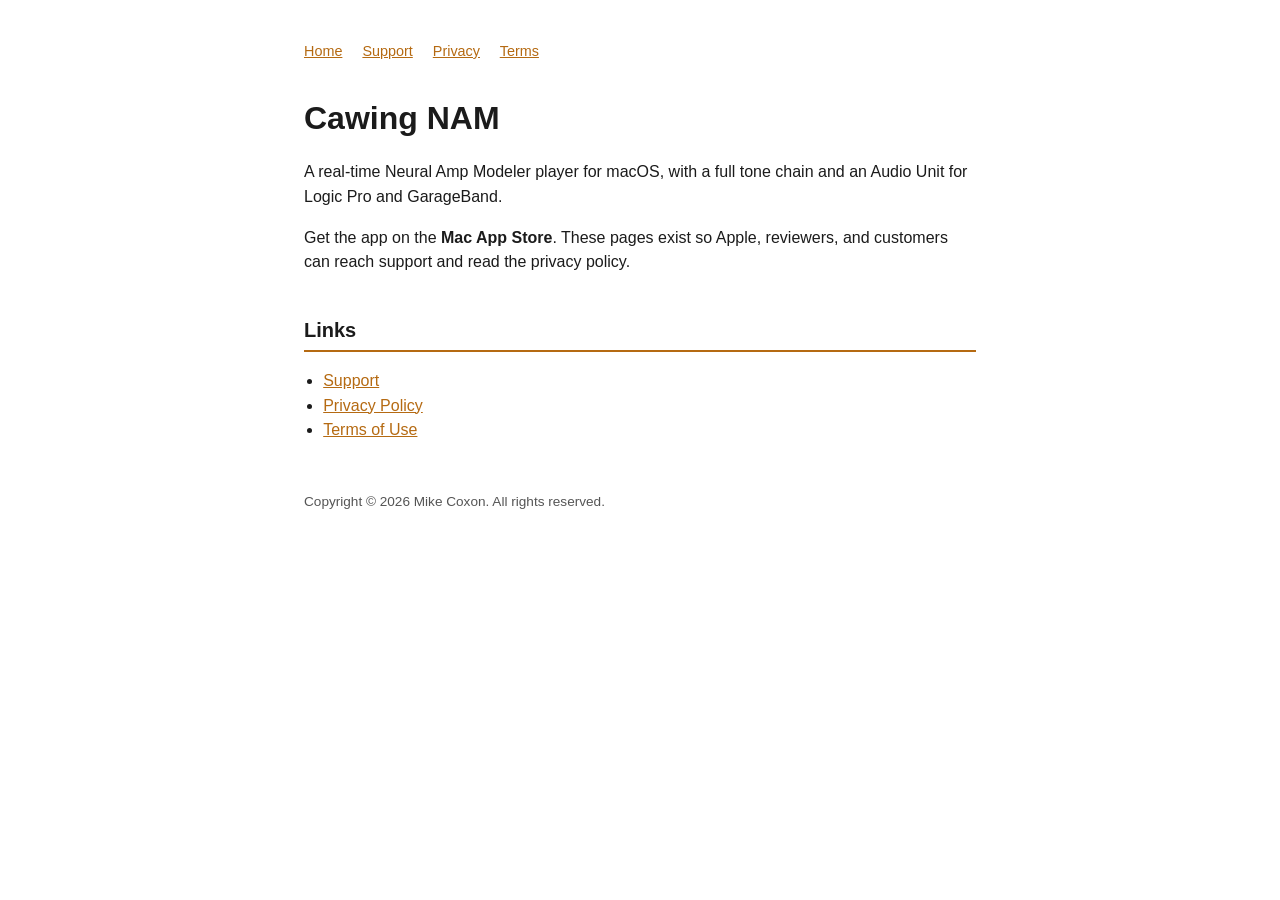
==== index.html @ e5a28803 "Add files via upload" ====
<!DOCTYPE html>
<html lang="en">
<head>
  <meta charset="utf-8">
  <meta name="viewport" content="width=device-width, initial-scale=1">
  <title>Cawing NAM</title>
  <link rel="stylesheet" href="styles.css">
</head>
<body>
  <nav>
    <a href="index.html">Home</a>
    <a href="support.html">Support</a>
    <a href="privacy.html">Privacy</a>
    <a href="terms.html">Terms</a>
  </nav>
  <h1>Cawing NAM</h1>
  <p>A real-time Neural Amp Modeler player for macOS, with a full tone chain and an Audio Unit for Logic Pro and GarageBand.</p>
  <p>Get the app on the <strong>Mac App Store</strong>. These pages exist so Apple, reviewers, and customers can reach support and read the privacy policy.</p>
  <h2>Links</h2>
  <ul>
    <li><a href="support.html">Support</a></li>
    <li><a href="privacy.html">Privacy Policy</a></li>
    <li><a href="terms.html">Terms of Use</a></li>
  </ul>
  <footer>Copyright © 2026 Mike Coxon. All rights reserved.</footer>
</body>
</html>
---- styles.css ----
:root {
  --ink: #1b1b1b;
  --muted: #555;
  --accent: #b56a12;
  --rule: #e4e4e4;
  --bg: #fff;
  --copy-bg: #f6f3ee;
}

html { font-size: 16px; }
body {
  font-family: -apple-system, BlinkMacSystemFont, "Helvetica Neue", Helvetica, Arial, sans-serif;
  color: var(--ink);
  background: var(--bg);
  line-height: 1.55;
  max-width: 42rem;
  margin: 0 auto;
  padding: 2.5rem 1.25rem 4rem;
}
h1 { font-size: 2rem; margin: 0 0 0.4em; }
h2 { font-size: 1.25rem; margin-top: 2em; border-bottom: 2px solid var(--accent); padding-bottom: 0.2em; }
a { color: var(--accent); }
nav { font-size: 0.9rem; margin-bottom: 2rem; color: var(--muted); }
nav a { margin-right: 1rem; }
footer { margin-top: 3rem; font-size: 0.85rem; color: var(--muted); }
ul { padding-left: 1.2rem; }
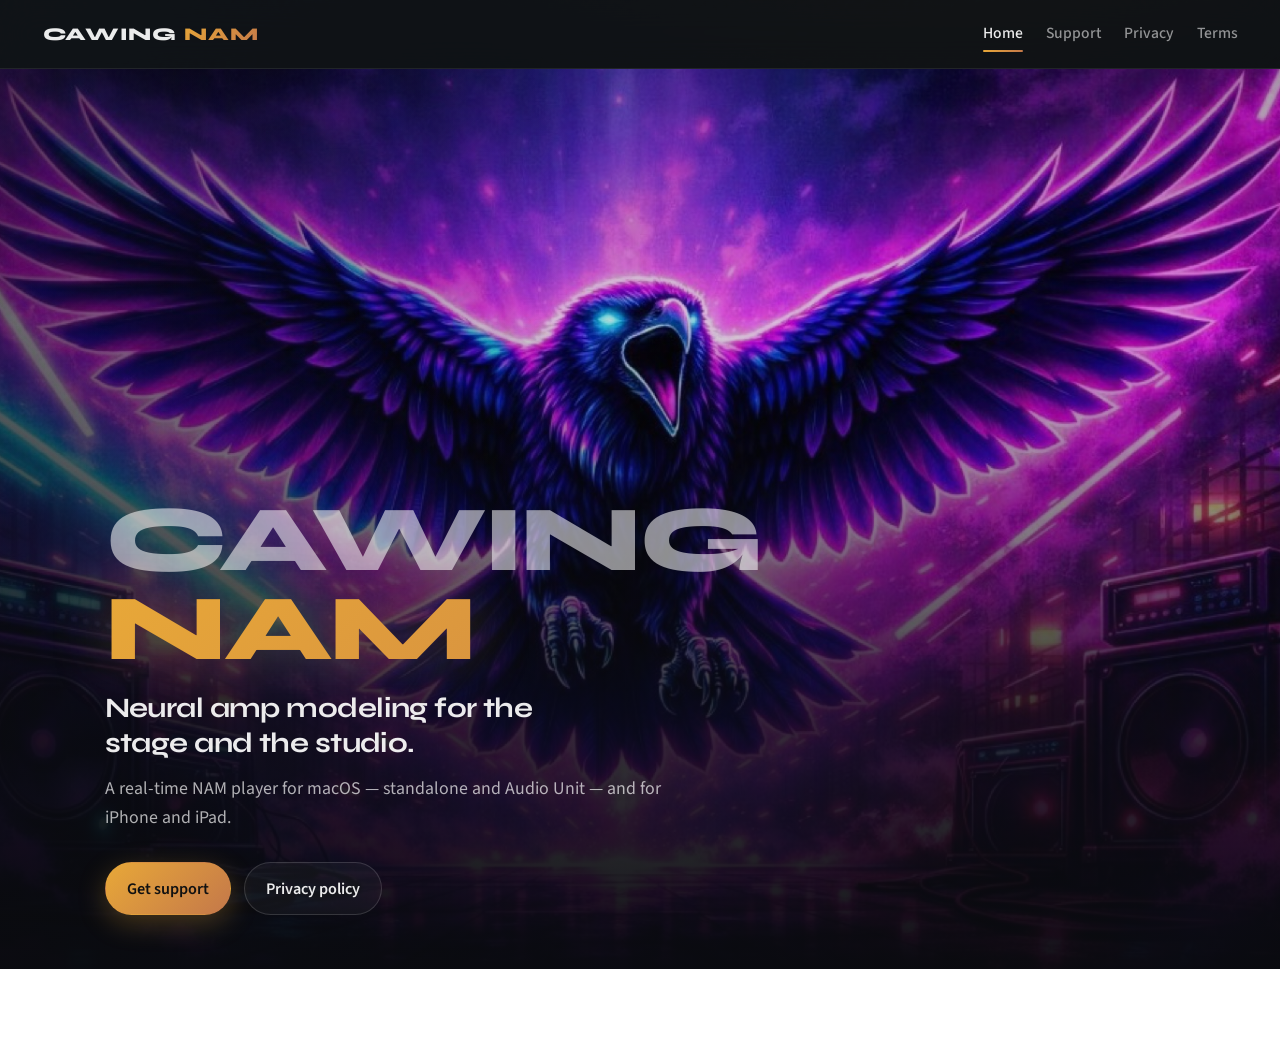
==== commit 4d4657a4: "Add files via upload" ====
--- a/index.html
+++ b/index.html
@@ -3,25 +3,43 @@
 <head>
   <meta charset="utf-8">
   <meta name="viewport" content="width=device-width, initial-scale=1">
+  <meta name="description" content="Cawing NAM — real-time Neural Amp Modeler player for macOS and iOS.">
   <title>Cawing NAM</title>
   <link rel="stylesheet" href="styles.css">
 </head>
 <body>
-  <nav>
-    <a href="index.html">Home</a>
-    <a href="support.html">Support</a>
-    <a href="privacy.html">Privacy</a>
-    <a href="terms.html">Terms</a>
-  </nav>
-  <h1>Cawing NAM</h1>
-  <p>A real-time Neural Amp Modeler player for macOS, with a full tone chain and an Audio Unit for Logic Pro and GarageBand.</p>
-  <p>Get the app on the <strong>Mac App Store</strong>. These pages exist so Apple, reviewers, and customers can reach support and read the privacy policy.</p>
-  <h2>Links</h2>
-  <ul>
-    <li><a href="support.html">Support</a></li>
-    <li><a href="privacy.html">Privacy Policy</a></li>
-    <li><a href="terms.html">Terms of Use</a></li>
-  </ul>
-  <footer>Copyright © 2026 Mike Coxon. All rights reserved.</footer>
+  <div class="site-shell">
+    <nav class="site-nav" aria-label="Primary">
+      <a class="brand-mark" href="index.html">Cawing <span>NAM</span></a>
+      <div class="nav-links">
+        <a href="index.html" aria-current="page">Home</a>
+        <a href="support.html">Support</a>
+        <a href="privacy.html">Privacy</a>
+        <a href="terms.html">Terms</a>
+      </div>
+    </nav>
+
+    <main class="page-home">
+      <section class="hero" aria-label="Cawing NAM">
+        <div class="hero-media" aria-hidden="true">
+          <img src="assets/splash.jpg" alt="" width="1024" height="628">
+        </div>
+        <div class="hero-copy">
+          <p class="hero-brand">Cawing <span class="accent">NAM</span></p>
+          <h1 class="hero-title">Neural amp modeling for the stage and the studio.</h1>
+          <p class="hero-lede">A real-time NAM player for macOS — standalone and Audio Unit — and for iPhone and iPad.</p>
+          <div class="cta-row">
+            <a class="btn btn-primary" href="support.html">Get support</a>
+            <a class="btn btn-ghost" href="privacy.html">Privacy policy</a>
+          </div>
+        </div>
+      </section>
+    </main>
+
+    <footer class="site-footer">
+      <span>Copyright © 2026 Mike Coxon. All rights reserved.</span>
+      <span><a href="terms.html">Terms of Use</a></span>
+    </footer>
+  </div>
 </body>
 </html>
--- a/styles.css
+++ b/styles.css
@@ -1,26 +1,484 @@
+/* Cawing NAM — Store site, matched to AppTheme */
+
+@import url("https://fonts.googleapis.com/css2?family=IBM+Plex+Mono:wght@500&family=Source+Sans+3:ital,wght@0,400;0,500;0,600;0,700;1,400&family=Syne:wght@600;700;800&display=swap");
+
 :root {
-  --ink: #1b1b1b;
-  --muted: #555;
-  --accent: #b56a12;
-  --rule: #e4e4e4;
-  --bg: #fff;
-  --copy-bg: #f6f3ee;
-}
-
-html { font-size: 16px; }
+  --charcoal: #0f1217;
+  --backdrop-a: #141619;
+  --backdrop-b: #0a0b0f;
+  --backdrop-c: #12100d;
+  --panel: #1a1c24;
+  --panel-raised: #242630;
+  --stroke: rgba(255, 255, 255, 0.08);
+  --stroke-strong: rgba(255, 255, 255, 0.14);
+  --amber: #e8a838;
+  --copper: #c4784a;
+  --sage: #7db88a;
+  --danger: #db5247;
+  --text: rgba(255, 255, 255, 0.92);
+  --text-2: rgba(255, 255, 255, 0.55);
+  --text-3: rgba(255, 255, 255, 0.35);
+  --brand-gradient: linear-gradient(135deg, var(--amber) 0%, var(--copper) 100%);
+  --font-display: "Syne", sans-serif;
+  --font-body: "Source Sans 3", sans-serif;
+  --font-mono: "IBM Plex Mono", ui-monospace, monospace;
+  --radius: 16px;
+  --max: 44rem;
+  --max-wide: 68rem;
+}
+
+*,
+*::before,
+*::after { box-sizing: border-box; }
+
+html {
+  font-size: 17px;
+  scroll-behavior: smooth;
+}
+
 body {
-  font-family: -apple-system, BlinkMacSystemFont, "Helvetica Neue", Helvetica, Arial, sans-serif;
-  color: var(--ink);
-  background: var(--bg);
-  line-height: 1.55;
-  max-width: 42rem;
+  margin: 0;
+  min-height: 100vh;
+  color: var(--text);
+  font-family: var(--font-body);
+  font-weight: 400;
+  line-height: 1.6;
+  background:
+    radial-gradient(ellipse 90% 55% at 80% -10%, rgba(232, 168, 56, 0.09), transparent 55%),
+    radial-gradient(ellipse 70% 45% at 10% 110%, rgba(196, 120, 74, 0.07), transparent 50%),
+    linear-gradient(145deg, var(--backdrop-a), var(--backdrop-b) 48%, var(--backdrop-c));
+  background-attachment: fixed;
+  -webkit-font-smoothing: antialiased;
+}
+
+body::before {
+  content: "";
+  position: fixed;
+  inset: 0;
+  pointer-events: none;
+  opacity: 0.035;
+  background-image: url("data:image/svg+xml,%3Csvg viewBox='0 0 200 200' xmlns='http://www.w3.org/2000/svg'%3E%3Cfilter id='n'%3E%3CfeTurbulence type='fractalNoise' baseFrequency='0.85' numOctaves='4' stitchTiles='stitch'/%3E%3C/filter%3E%3Crect width='100%25' height='100%25' filter='url(%23n)'/%3E%3C/svg%3E");
+  z-index: 0;
+}
+
+a {
+  color: var(--amber);
+  text-decoration: none;
+  transition: color 0.2s ease, opacity 0.2s ease;
+}
+a:hover { color: #f0c060; }
+
+strong { font-weight: 600; color: var(--text); }
+
+code {
+  font-family: var(--font-mono);
+  font-size: 0.86em;
+  font-weight: 500;
+  color: var(--amber);
+  background: rgba(232, 168, 56, 0.1);
+  border: 1px solid rgba(232, 168, 56, 0.22);
+  border-radius: 4px;
+  padding: 0.12em 0.4em;
+}
+
+/* —— Shell —— */
+
+.site-shell {
+  position: relative;
+  z-index: 1;
+  min-height: 100vh;
+  display: flex;
+  flex-direction: column;
+}
+
+.site-nav {
+  display: flex;
+  align-items: center;
+  justify-content: space-between;
+  gap: 1.5rem;
+  padding: 1.15rem clamp(1.25rem, 4vw, 2.5rem);
+  border-bottom: 1px solid var(--stroke);
+  background: rgba(15, 18, 23, 0.72);
+  backdrop-filter: blur(16px);
+  -webkit-backdrop-filter: blur(16px);
+  position: sticky;
+  top: 0;
+  z-index: 20;
+}
+
+.brand-mark {
+  display: inline-flex;
+  align-items: baseline;
+  gap: 0.45rem;
+  font-family: var(--font-display);
+  font-weight: 800;
+  font-size: 1.05rem;
+  letter-spacing: 0.04em;
+  text-transform: uppercase;
+  color: var(--text);
+}
+.brand-mark:hover { color: var(--text); opacity: 0.9; }
+.brand-mark span {
+  background: var(--brand-gradient);
+  -webkit-background-clip: text;
+  background-clip: text;
+  color: transparent;
+}
+
+.nav-links {
+  display: flex;
+  flex-wrap: wrap;
+  gap: 0.35rem 1.35rem;
+  font-size: 0.92rem;
+  font-weight: 500;
+}
+.nav-links a {
+  color: var(--text-2);
+  position: relative;
+}
+.nav-links a:hover,
+.nav-links a[aria-current="page"] {
+  color: var(--text);
+}
+.nav-links a[aria-current="page"]::after {
+  content: "";
+  position: absolute;
+  left: 0;
+  right: 0;
+  bottom: -0.35rem;
+  height: 2px;
+  border-radius: 1px;
+  background: var(--brand-gradient);
+}
+
+main {
+  flex: 1;
+  width: min(100%, var(--max));
   margin: 0 auto;
-  padding: 2.5rem 1.25rem 4rem;
-}
-h1 { font-size: 2rem; margin: 0 0 0.4em; }
-h2 { font-size: 1.25rem; margin-top: 2em; border-bottom: 2px solid var(--accent); padding-bottom: 0.2em; }
-a { color: var(--accent); }
-nav { font-size: 0.9rem; margin-bottom: 2rem; color: var(--muted); }
-nav a { margin-right: 1rem; }
-footer { margin-top: 3rem; font-size: 0.85rem; color: var(--muted); }
-ul { padding-left: 1.2rem; }
+  padding: 2.75rem clamp(1.25rem, 4vw, 2rem) 3.5rem;
+}
+
+main.page-home {
+  width: 100%;
+  max-width: none;
+  padding: 0;
+}
+
+.site-footer {
+  margin-top: auto;
+  padding: 1.75rem clamp(1.25rem, 4vw, 2.5rem) 2.25rem;
+  border-top: 1px solid var(--stroke);
+  color: var(--text-3);
+  font-size: 0.85rem;
+  display: flex;
+  flex-wrap: wrap;
+  gap: 0.75rem 1.5rem;
+  justify-content: space-between;
+  align-items: center;
+}
+.site-footer a { color: var(--text-2); }
+.site-footer a:hover { color: var(--amber); }
+
+/* —— Typography —— */
+
+.eyebrow {
+  margin: 0 0 0.85rem;
+  font-family: var(--font-mono);
+  font-size: 0.72rem;
+  font-weight: 500;
+  letter-spacing: 0.18em;
+  text-transform: uppercase;
+  color: var(--amber);
+}
+
+h1 {
+  margin: 0 0 0.65rem;
+  font-family: var(--font-display);
+  font-weight: 800;
+  font-size: clamp(2.15rem, 5vw, 3rem);
+  line-height: 1.08;
+  letter-spacing: -0.02em;
+}
+
+h2 {
+  margin: 2.6rem 0 0.85rem;
+  font-family: var(--font-display);
+  font-weight: 700;
+  font-size: 1.2rem;
+  letter-spacing: 0.01em;
+  color: var(--text);
+  display: flex;
+  align-items: center;
+  gap: 0.75rem;
+}
+h2::before {
+  content: "";
+  width: 0.55rem;
+  height: 0.55rem;
+  border-radius: 2px;
+  background: var(--brand-gradient);
+  box-shadow: 0 0 12px rgba(232, 168, 56, 0.35);
+  flex-shrink: 0;
+}
+
+.lede {
+  margin: 0 0 1.5rem;
+  font-size: 1.08rem;
+  color: var(--text-2);
+  max-width: 38rem;
+}
+
+.meta-line {
+  margin: 0 0 1.75rem;
+  padding: 0.95rem 1.1rem;
+  border: 1px solid var(--stroke);
+  border-radius: 10px;
+  background: rgba(26, 28, 36, 0.65);
+  color: var(--text-2);
+  font-size: 0.95rem;
+}
+.meta-line strong {
+  color: var(--text-3);
+  font-weight: 500;
+  font-size: 0.78rem;
+  letter-spacing: 0.08em;
+  text-transform: uppercase;
+  display: block;
+  margin-bottom: 0.15rem;
+}
+.meta-line span + span { margin-top: 0.65rem; display: block; }
+
+p { margin: 0 0 1rem; color: var(--text-2); }
+p:last-child { margin-bottom: 0; }
+
+ul {
+  margin: 0 0 1rem;
+  padding: 0;
+  list-style: none;
+}
+ul li {
+  position: relative;
+  padding: 0.7rem 0 0.7rem 1.15rem;
+  border-bottom: 1px solid var(--stroke);
+  color: var(--text-2);
+}
+ul li:last-child { border-bottom: 0; }
+ul li::before {
+  content: "";
+  position: absolute;
+  left: 0;
+  top: 1.15rem;
+  width: 5px;
+  height: 5px;
+  border-radius: 50%;
+  background: var(--amber);
+  box-shadow: 0 0 8px rgba(232, 168, 56, 0.45);
+}
+ul li strong { color: var(--text); }
+
+/* —— Home hero —— */
+
+.hero {
+  position: relative;
+  min-height: min(100vh, 54rem);
+  display: grid;
+  align-items: end;
+  overflow: hidden;
+}
+
+.hero-media {
+  position: absolute;
+  inset: 0;
+  z-index: 0;
+}
+.hero-media img {
+  width: 100%;
+  height: 100%;
+  object-fit: cover;
+  object-position: center 35%;
+  display: block;
+  transform: scale(1.02);
+  animation: heroDrift 18s ease-in-out infinite alternate;
+}
+.hero-media::after {
+  content: "";
+  position: absolute;
+  inset: 0;
+  background:
+    linear-gradient(180deg, rgba(10, 11, 15, 0.35) 0%, rgba(10, 11, 15, 0.15) 28%, rgba(10, 11, 15, 0.82) 72%, rgba(10, 11, 15, 0.96) 100%),
+    linear-gradient(90deg, rgba(10, 11, 15, 0.55) 0%, transparent 45%);
+}
+
+.hero-copy {
+  position: relative;
+  z-index: 1;
+  width: min(100%, var(--max-wide));
+  margin: 0 auto;
+  padding: clamp(5rem, 14vh, 8rem) clamp(1.25rem, 4vw, 2.5rem) clamp(2.5rem, 6vh, 4rem);
+  animation: riseIn 0.9s cubic-bezier(0.22, 1, 0.36, 1) both;
+}
+
+.hero-brand {
+  margin: 0 0 1rem;
+  font-family: var(--font-display);
+  font-weight: 800;
+  font-size: clamp(3rem, 9vw, 5.5rem);
+  line-height: 0.95;
+  letter-spacing: -0.03em;
+  text-transform: uppercase;
+}
+.hero-brand .accent {
+  display: block;
+  background: var(--brand-gradient);
+  -webkit-background-clip: text;
+  background-clip: text;
+  color: transparent;
+  filter: drop-shadow(0 0 28px rgba(232, 168, 56, 0.25));
+}
+
+.hero-title {
+  margin: 0 0 0.85rem;
+  font-family: var(--font-display);
+  font-weight: 700;
+  font-size: clamp(1.25rem, 2.6vw, 1.65rem);
+  line-height: 1.25;
+  color: var(--text);
+  max-width: 22ch;
+}
+
+.hero-lede {
+  margin: 0 0 1.75rem;
+  max-width: 34rem;
+  font-size: 1.05rem;
+  color: rgba(255, 255, 255, 0.68);
+}
+
+.cta-row {
+  display: flex;
+  flex-wrap: wrap;
+  gap: 0.75rem;
+}
+
+.btn {
+  display: inline-flex;
+  align-items: center;
+  justify-content: center;
+  gap: 0.45rem;
+  padding: 0.72rem 1.25rem;
+  border-radius: 999px;
+  font-family: var(--font-body);
+  font-size: 0.95rem;
+  font-weight: 600;
+  border: 1px solid transparent;
+  transition: transform 0.2s ease, box-shadow 0.2s ease, background 0.2s ease, border-color 0.2s ease;
+}
+.btn:hover { transform: translateY(-1px); }
+
+.btn-primary {
+  color: #111;
+  background: var(--brand-gradient);
+  box-shadow: 0 8px 28px rgba(232, 168, 56, 0.28);
+}
+.btn-primary:hover {
+  color: #111;
+  box-shadow: 0 12px 36px rgba(232, 168, 56, 0.4);
+}
+
+.btn-ghost {
+  color: var(--text);
+  background: rgba(255, 255, 255, 0.04);
+  border-color: var(--stroke-strong);
+}
+.btn-ghost:hover {
+  color: var(--text);
+  border-color: rgba(232, 168, 56, 0.45);
+  background: rgba(232, 168, 56, 0.08);
+}
+
+/* —— Support panels —— */
+
+.contact-block {
+  margin: 1.5rem 0 0;
+  padding: 1.25rem 1.35rem;
+  border-radius: var(--radius);
+  border: 1px solid var(--stroke);
+  background:
+    linear-gradient(145deg, rgba(232, 168, 56, 0.08), transparent 55%),
+    rgba(26, 28, 36, 0.88);
+  box-shadow: 0 18px 40px rgba(0, 0, 0, 0.28);
+  animation: riseIn 0.7s cubic-bezier(0.22, 1, 0.36, 1) 0.08s both;
+}
+.contact-block p { margin: 0; }
+.contact-block a {
+  font-weight: 600;
+  border-bottom: 1px solid rgba(232, 168, 56, 0.35);
+}
+.contact-block a:hover { border-bottom-color: var(--amber); }
+
+.trouble-list li {
+  padding-top: 0.95rem;
+  padding-bottom: 0.95rem;
+}
+.trouble-list li strong {
+  display: block;
+  margin-bottom: 0.2rem;
+  font-size: 0.98rem;
+}
+
+.page-intro {
+  animation: riseIn 0.7s cubic-bezier(0.22, 1, 0.36, 1) both;
+}
+
+.doc-body h2:first-of-type { margin-top: 2rem; }
+
+.doc-body {
+  animation: riseIn 0.75s cubic-bezier(0.22, 1, 0.36, 1) 0.05s both;
+}
+
+.inline-links {
+  margin-top: 2.5rem;
+  padding-top: 1.25rem;
+  border-top: 1px solid var(--stroke);
+  color: var(--text-3);
+  font-size: 0.95rem;
+}
+.inline-links a { margin: 0 0.15rem; }
+
+@keyframes riseIn {
+  from {
+    opacity: 0;
+    transform: translateY(14px);
+  }
+  to {
+    opacity: 1;
+    transform: translateY(0);
+  }
+}
+
+@keyframes heroDrift {
+  from { transform: scale(1.02) translate3d(0, 0, 0); }
+  to { transform: scale(1.06) translate3d(-1.2%, -0.8%, 0); }
+}
+
+@media (prefers-reduced-motion: reduce) {
+  *,
+  *::before,
+  *::after {
+    animation: none !important;
+    transition: none !important;
+  }
+}
+
+@media (max-width: 640px) {
+  .site-nav {
+    flex-direction: column;
+    align-items: flex-start;
+    gap: 0.85rem;
+  }
+  .hero {
+    min-height: 92vh;
+  }
+  .hero-brand {
+    font-size: clamp(2.6rem, 14vw, 3.4rem);
+  }
+}
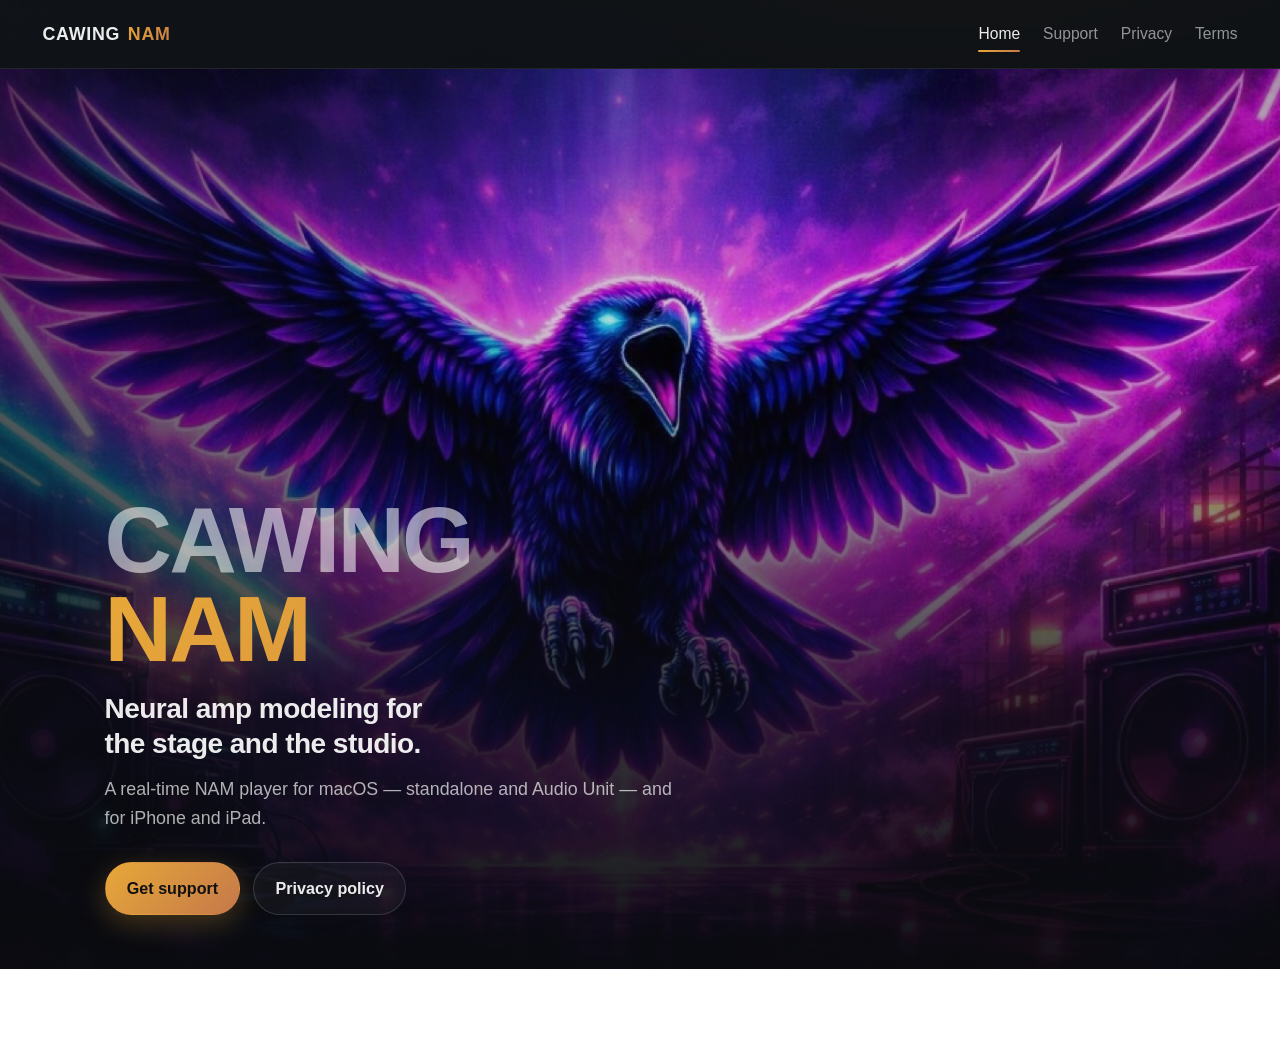
==== commit 61916c3d: "Add files via upload" ====
--- a/index.html
+++ b/index.html
@@ -5,7 +5,83 @@
   <meta name="viewport" content="width=device-width, initial-scale=1">
   <meta name="description" content="Cawing NAM — real-time Neural Amp Modeler player for macOS and iOS.">
   <title>Cawing NAM</title>
-  <link rel="stylesheet" href="styles.css">
+  <style>
+:root{--charcoal:#0f1217;--backdrop-a:#141619;--backdrop-b:#0a0b0f;--backdrop-c:#12100d;--panel:#1a1c24;--panel-raised:#242630;--stroke:rgba(255,255,255,0.08);--stroke-strong:rgba(255,255,255,0.14);--amber:#e8a838;--copper:#c4784a;--text:rgba(255,255,255,0.92);--text-2:rgba(255,255,255,0.55);--text-3:rgba(255,255,255,0.35);--brand-gradient:linear-gradient(135deg,var(--amber) 0%,var(--copper) 100%);--font-display:-apple-system,BlinkMacSystemFont,"SF Pro Display","Helvetica Neue",sans-serif;--font-body:-apple-system,BlinkMacSystemFont,"SF Pro Text","Helvetica Neue",sans-serif;--font-mono:"SF Mono",ui-monospace,"Menlo",monospace;--radius:16px;--max:44rem;--max-wide:68rem}
+*,*::before,*::after{box-sizing:border-box}
+html{font-size:17px;scroll-behavior:smooth}
+body{margin:0;min-height:100vh;color:var(--text);font-family:var(--font-body);font-weight:400;line-height:1.6;background:radial-gradient(ellipse 90% 55% at 80% -10%,rgba(232,168,56,0.09),transparent 55%),radial-gradient(ellipse 70% 45% at 10% 110%,rgba(196,120,74,0.07),transparent 50%),linear-gradient(145deg,var(--backdrop-a),var(--backdrop-b) 48%,var(--backdrop-c));background-attachment:fixed;-webkit-font-smoothing:antialiased}
+body::before{content:"";position:fixed;inset:0;pointer-events:none;opacity:0.035;background-image:url("data:image/svg+xml,%3Csvg viewBox='0 0 200 200' xmlns='http://www.w3.org/2000/svg'%3E%3Cfilter id='n'%3E%3CfeTurbulence type='fractalNoise' baseFrequency='0.85' numOctaves='4' stitchTiles='stitch'/%3E%3C/filter%3E%3Crect width='100%25' height='100%25' filter='url(%23n)'/%3E%3C/svg%3E");z-index:0}
+a{color:var(--amber);text-decoration:none;transition:color 0.2s ease}
+a:hover{color:#f0c060}
+strong{font-weight:600;color:var(--text)}
+code{font-family:var(--font-mono);font-size:0.86em;font-weight:500;color:var(--amber);background:rgba(232,168,56,0.1);border:1px solid rgba(232,168,56,0.22);border-radius:4px;padding:0.12em 0.4em}
+.site-shell{position:relative;z-index:1;min-height:100vh;display:flex;flex-direction:column}
+.site-nav{display:flex;align-items:center;justify-content:space-between;gap:1.5rem;padding:1.15rem clamp(1.25rem,4vw,2.5rem);border-bottom:1px solid var(--stroke);background:rgba(15,18,23,0.72);backdrop-filter:blur(16px);-webkit-backdrop-filter:blur(16px);position:sticky;top:0;z-index:20}
+.brand-mark{display:inline-flex;align-items:baseline;gap:0.45rem;font-family:var(--font-display);font-weight:800;font-size:1.05rem;letter-spacing:0.04em;text-transform:uppercase;color:var(--text)}
+.brand-mark:hover{color:var(--text);opacity:0.9}
+.brand-mark span{background:var(--brand-gradient);-webkit-background-clip:text;background-clip:text;color:transparent}
+.nav-links{display:flex;flex-wrap:wrap;gap:0.35rem 1.35rem;font-size:0.92rem;font-weight:500}
+.nav-links a{color:var(--text-2);position:relative}
+.nav-links a:hover,.nav-links a[aria-current="page"]{color:var(--text)}
+.nav-links a[aria-current="page"]::after{content:"";position:absolute;left:0;right:0;bottom:-0.35rem;height:2px;border-radius:1px;background:var(--brand-gradient)}
+main{flex:1;width:min(100%,var(--max));margin:0 auto;padding:2.75rem clamp(1.25rem,4vw,2rem) 3.5rem}
+main.page-home{width:100%;max-width:none;padding:0}
+.site-footer{margin-top:auto;padding:1.75rem clamp(1.25rem,4vw,2.5rem) 2.25rem;border-top:1px solid var(--stroke);color:var(--text-3);font-size:0.85rem;display:flex;flex-wrap:wrap;gap:0.75rem 1.5rem;justify-content:space-between;align-items:center}
+.site-footer a{color:var(--text-2)}
+.site-footer a:hover{color:var(--amber)}
+.eyebrow{margin:0 0 0.85rem;font-family:var(--font-mono);font-size:0.72rem;font-weight:500;letter-spacing:0.18em;text-transform:uppercase;color:var(--amber)}
+h1{margin:0 0 0.65rem;font-family:var(--font-display);font-weight:800;font-size:clamp(2.15rem,5vw,3rem);line-height:1.08;letter-spacing:-0.02em}
+h2{margin:2.6rem 0 0.85rem;font-family:var(--font-display);font-weight:700;font-size:1.2rem;letter-spacing:0.01em;color:var(--text);display:flex;align-items:center;gap:0.75rem}
+h2::before{content:"";width:0.55rem;height:0.55rem;border-radius:2px;background:var(--brand-gradient);box-shadow:0 0 12px rgba(232,168,56,0.35);flex-shrink:0}
+.lede{margin:0 0 1.5rem;font-size:1.08rem;color:var(--text-2);max-width:38rem}
+.meta-line{margin:0 0 1.75rem;padding:0.95rem 1.1rem;border:1px solid var(--stroke);border-radius:10px;background:rgba(26,28,36,0.65);color:var(--text-2);font-size:0.95rem}
+.meta-line strong{color:var(--text-3);font-weight:500;font-size:0.78rem;letter-spacing:0.08em;text-transform:uppercase;display:block;margin-bottom:0.15rem}
+.meta-line span+span{margin-top:0.65rem;display:block}
+p{margin:0 0 1rem;color:var(--text-2)}
+p:last-child{margin-bottom:0}
+ul{margin:0 0 1rem;padding:0;list-style:none}
+ul li{position:relative;padding:0.7rem 0 0.7rem 1.15rem;border-bottom:1px solid var(--stroke);color:var(--text-2)}
+ul li:last-child{border-bottom:0}
+ul li::before{content:"";position:absolute;left:0;top:1.15rem;width:5px;height:5px;border-radius:50%;background:var(--amber);box-shadow:0 0 8px rgba(232,168,56,0.45)}
+ul li strong{color:var(--text)}
+.hero{position:relative;min-height:min(100vh,54rem);display:grid;align-items:end;overflow:hidden}
+.hero-media{position:absolute;inset:0;z-index:0}
+.hero-media img{width:100%;height:100%;object-fit:cover;object-position:center 35%;display:block;transform:scale(1.02);animation:heroDrift 18s ease-in-out infinite alternate}
+.hero-media::after{content:"";position:absolute;inset:0;background:linear-gradient(180deg,rgba(10,11,15,0.35) 0%,rgba(10,11,15,0.15) 28%,rgba(10,11,15,0.82) 72%,rgba(10,11,15,0.96) 100%),linear-gradient(90deg,rgba(10,11,15,0.55) 0%,transparent 45%)}
+.hero-copy{position:relative;z-index:1;width:min(100%,var(--max-wide));margin:0 auto;padding:clamp(5rem,14vh,8rem) clamp(1.25rem,4vw,2.5rem) clamp(2.5rem,6vh,4rem);animation:riseIn 0.9s cubic-bezier(0.22,1,0.36,1) both}
+.hero-brand{margin:0 0 1rem;font-family:var(--font-display);font-weight:800;font-size:clamp(3rem,9vw,5.5rem);line-height:0.95;letter-spacing:-0.03em;text-transform:uppercase}
+.hero-brand .accent{display:block;background:var(--brand-gradient);-webkit-background-clip:text;background-clip:text;color:transparent;filter:drop-shadow(0 0 28px rgba(232,168,56,0.25))}
+.hero-title{margin:0 0 0.85rem;font-family:var(--font-display);font-weight:700;font-size:clamp(1.25rem,2.6vw,1.65rem);line-height:1.25;color:var(--text);max-width:22ch}
+.hero-lede{margin:0 0 1.75rem;max-width:34rem;font-size:1.05rem;color:rgba(255,255,255,0.68)}
+.cta-row{display:flex;flex-wrap:wrap;gap:0.75rem}
+.btn{display:inline-flex;align-items:center;justify-content:center;gap:0.45rem;padding:0.72rem 1.25rem;border-radius:999px;font-family:var(--font-body);font-size:0.95rem;font-weight:600;border:1px solid transparent;transition:transform 0.2s ease,box-shadow 0.2s ease,background 0.2s ease,border-color 0.2s ease}
+.btn:hover{transform:translateY(-1px)}
+.btn-primary{color:#111;background:var(--brand-gradient);box-shadow:0 8px 28px rgba(232,168,56,0.28)}
+.btn-primary:hover{color:#111;box-shadow:0 12px 36px rgba(232,168,56,0.4)}
+.btn-ghost{color:var(--text);background:rgba(255,255,255,0.04);border-color:var(--stroke-strong)}
+.btn-ghost:hover{color:var(--text);border-color:rgba(232,168,56,0.45);background:rgba(232,168,56,0.08)}
+.page-hero{position:relative;overflow:hidden;padding:clamp(3rem,8vh,5rem) clamp(1.25rem,4vw,2.5rem) clamp(2rem,5vh,3rem);margin-bottom:0}
+.page-hero .hero-bg{position:absolute;inset:0;z-index:0}
+.page-hero .hero-bg img{width:100%;height:100%;object-fit:cover;object-position:center 35%;display:block;filter:blur(2px);transform:scale(1.08)}
+.page-hero .hero-bg::after{content:"";position:absolute;inset:0;background:linear-gradient(180deg,rgba(10,11,15,0.55) 0%,rgba(10,11,15,0.75) 50%,rgba(10,11,15,0.95) 100%)}
+.page-hero .hero-content{position:relative;z-index:1;max-width:var(--max);margin:0 auto;animation:riseIn 0.7s cubic-bezier(0.22,1,0.36,1) both}
+.page-hero .hero-content h1{font-size:clamp(1.8rem,4vw,2.6rem)}
+.contact-block{margin:1.5rem 0 0;padding:1.25rem 1.35rem;border-radius:var(--radius);border:1px solid var(--stroke);background:linear-gradient(145deg,rgba(232,168,56,0.08),transparent 55%),rgba(26,28,36,0.88);box-shadow:0 18px 40px rgba(0,0,0,0.28);animation:riseIn 0.7s cubic-bezier(0.22,1,0.36,1) 0.08s both}
+.contact-block p{margin:0}
+.contact-block a{font-weight:600;border-bottom:1px solid rgba(232,168,56,0.35)}
+.contact-block a:hover{border-bottom-color:var(--amber)}
+.trouble-list li{padding-top:0.95rem;padding-bottom:0.95rem}
+.trouble-list li strong{display:block;margin-bottom:0.2rem;font-size:0.98rem}
+.page-intro{animation:riseIn 0.7s cubic-bezier(0.22,1,0.36,1) both}
+.doc-body h2:first-of-type{margin-top:2rem}
+.doc-body{animation:riseIn 0.75s cubic-bezier(0.22,1,0.36,1) 0.05s both}
+.inline-links{margin-top:2.5rem;padding-top:1.25rem;border-top:1px solid var(--stroke);color:var(--text-3);font-size:0.95rem}
+.inline-links a{margin:0 0.15rem}
+@keyframes riseIn{from{opacity:0;transform:translateY(14px)}to{opacity:1;transform:translateY(0)}}
+@keyframes heroDrift{from{transform:scale(1.02) translate3d(0,0,0)}to{transform:scale(1.06) translate3d(-1.2%,-0.8%,0)}}
+@media(prefers-reduced-motion:reduce){*,*::before,*::after{animation:none!important;transition:none!important}}
+@media(max-width:640px){.site-nav{flex-direction:column;align-items:flex-start;gap:0.85rem}.hero{min-height:92vh}.hero-brand{font-size:clamp(2.6rem,14vw,3.4rem)}}
+  </style>
 </head>
 <body>
   <div class="site-shell">
